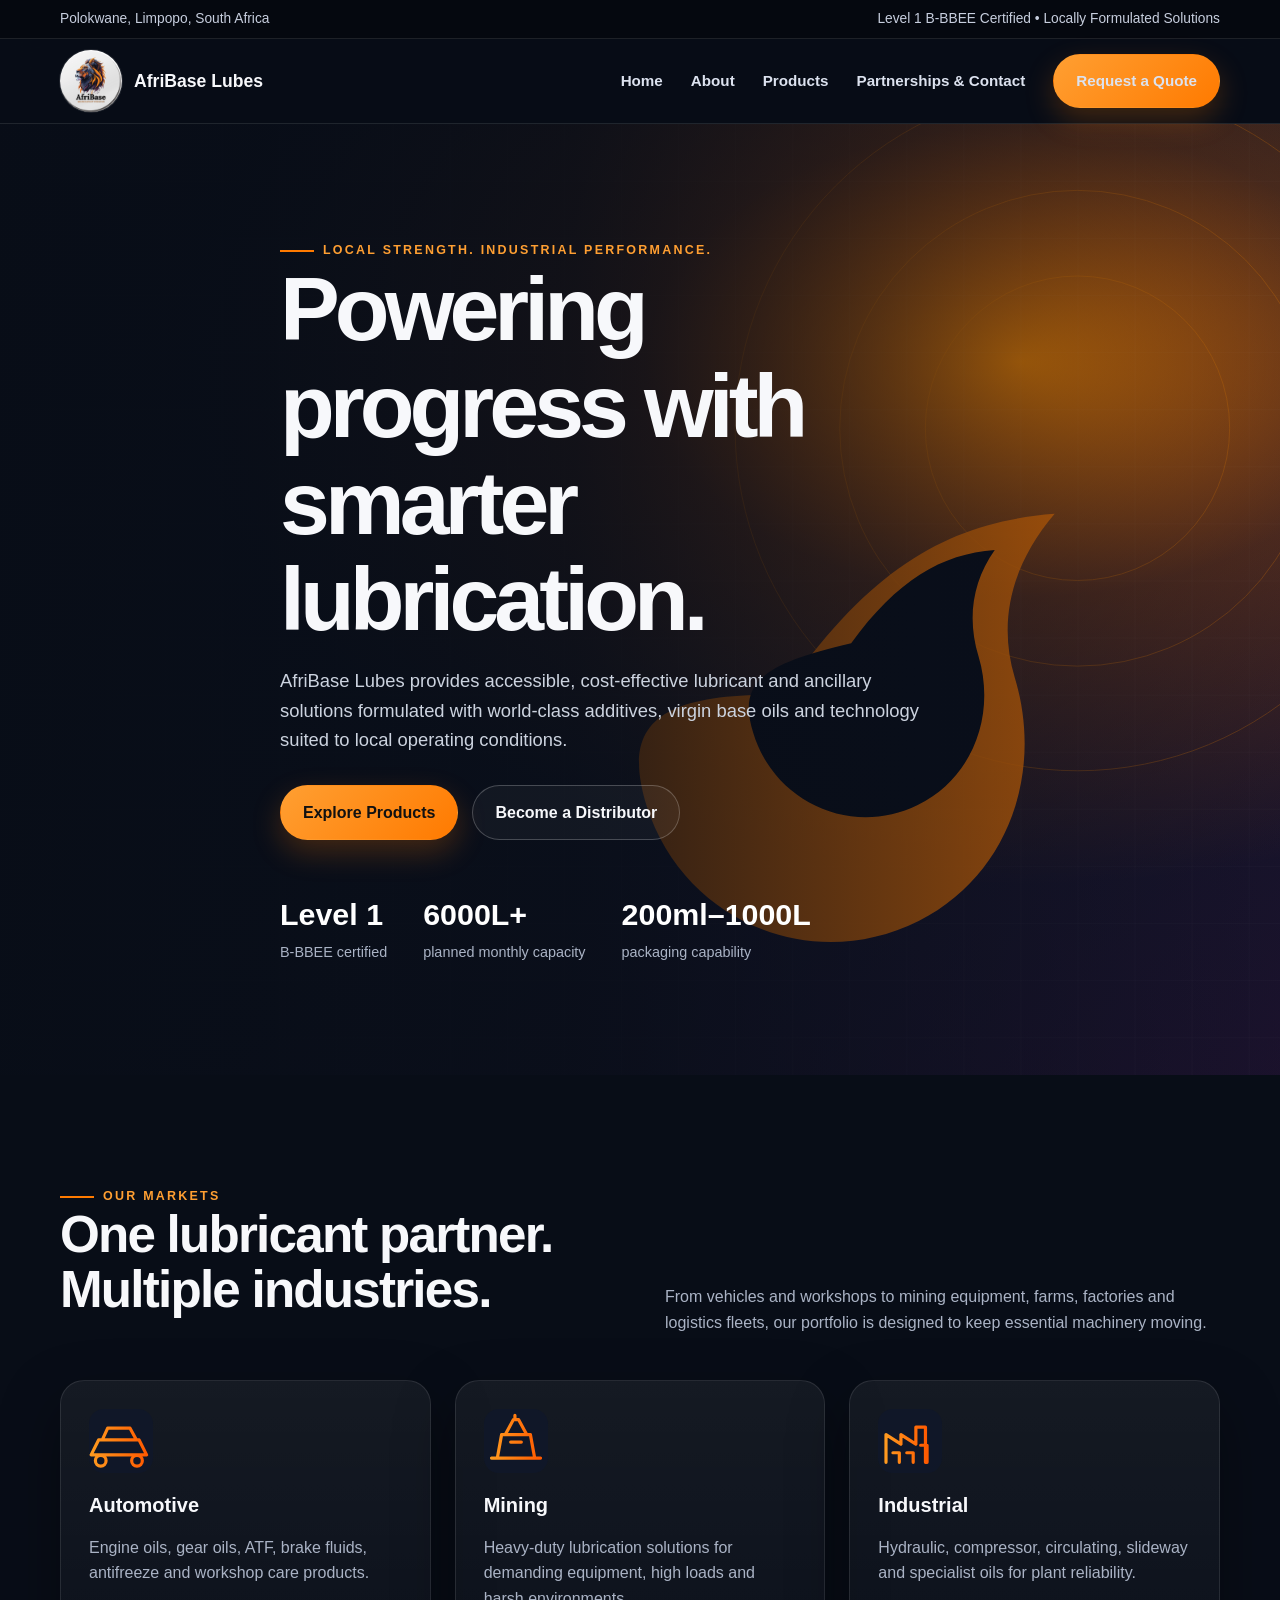
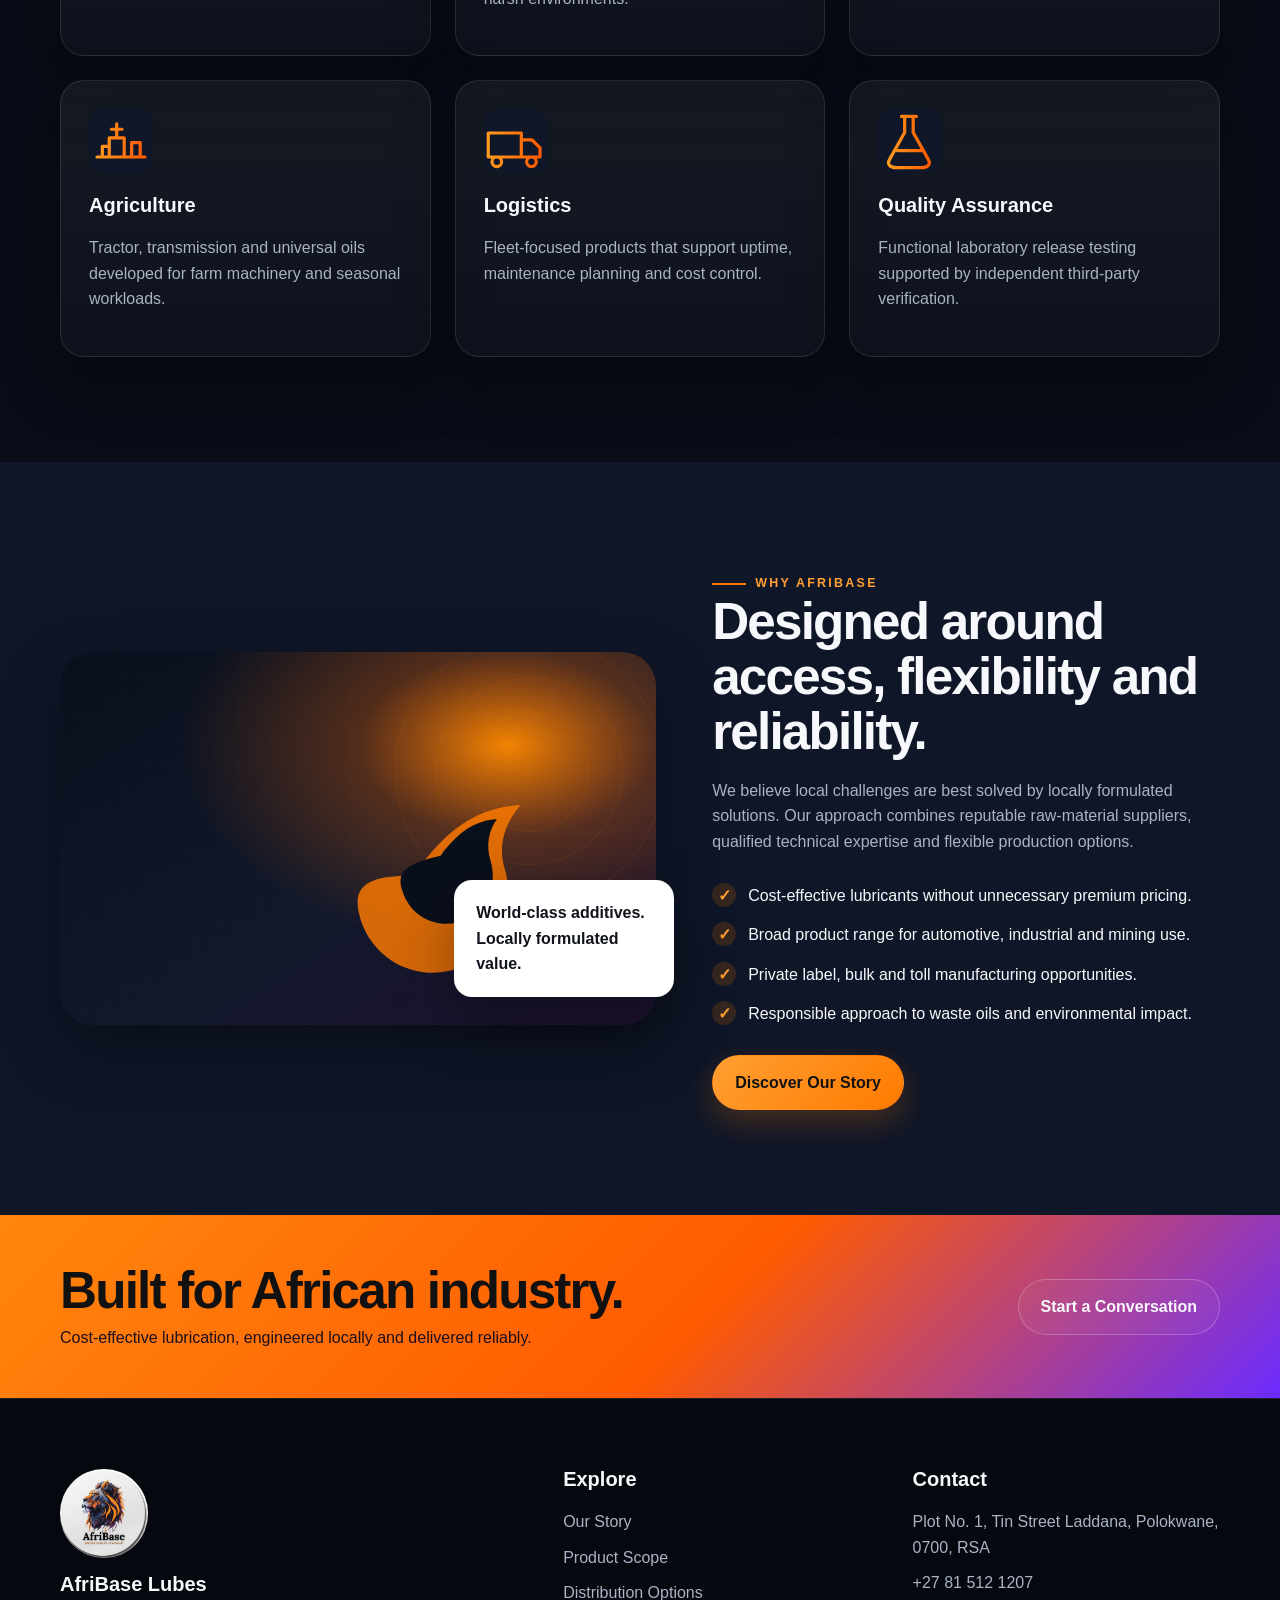
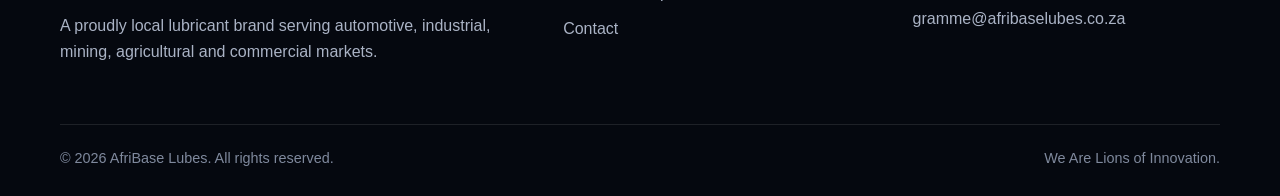
==== index.html @ fa58103c "Add files via upload" ====
<!doctype html><html lang="en"><head><meta charset="utf-8"><meta name="viewport" content="width=device-width,initial-scale=1"><title>AfriBase Lubes | Locally Formulated Lubrication Solutions</title><meta name="description" content="Affordable, quality automotive, industrial, mining and agricultural lubricants manufactured for African operating conditions."><link rel="stylesheet" href="style.css"></head><body>

<div class="topbar"><div class="container"><span>Polokwane, Limpopo, South Africa</span><span>Level 1 B-BBEE Certified • Locally Formulated Solutions</span></div></div>
<nav class="nav">
  <div class="container nav-inner">
    <a class="brand" href="index.html"><img src="assets/afribase-logo.png" alt="AfriBase Lubes logo"><span>AfriBase Lubes</span></a>
    <button class="menu-btn" aria-label="Open menu">☰</button>
    <div class="nav-links">
      <a href="index.html">Home</a>
      <a href="about.html">About</a>
      <a href="products.html">Products</a>
      <a href="partnerships.html">Partnerships & Contact</a>
      <a class="btn btn-primary" href="partnerships.html#contact">Request a Quote</a>
    </div>
  </div>
</nav>

<main>
<section class="hero"><div class="container hero-content">
  <span class="eyebrow">Local strength. Industrial performance.</span>
  <h1>Powering progress with smarter lubrication.</h1>
  <p>AfriBase Lubes provides accessible, cost-effective lubricant and ancillary solutions formulated with world-class additives, virgin base oils and technology suited to local operating conditions.</p>
  <div class="hero-actions"><a class="btn btn-primary" href="products.html">Explore Products</a><a class="btn btn-outline" href="partnerships.html">Become a Distributor</a></div>
  <div class="hero-stats"><div class="stat"><strong>Level 1</strong><span>B-BBEE certified</span></div><div class="stat"><strong>6000L+</strong><span>planned monthly capacity</span></div><div class="stat"><strong>200ml–1000L</strong><span>packaging capability</span></div></div>
</div></section>

<section class="section"><div class="container">
  <div class="section-head reveal"><div><span class="eyebrow">Our markets</span><h2>One lubricant partner. Multiple industries.</h2></div><p>From vehicles and workshops to mining equipment, farms, factories and logistics fleets, our portfolio is designed to keep essential machinery moving.</p></div>
  <div class="grid-3">
    <article class="card icon-card reveal"><img src="assets/automotive.svg" alt=""><h3>Automotive</h3><p>Engine oils, gear oils, ATF, brake fluids, antifreeze and workshop care products.</p></article>
    <article class="card icon-card reveal"><img src="assets/mining.svg" alt=""><h3>Mining</h3><p>Heavy-duty lubrication solutions for demanding equipment, high loads and harsh environments.</p></article>
    <article class="card icon-card reveal"><img src="assets/industrial.svg" alt=""><h3>Industrial</h3><p>Hydraulic, compressor, circulating, slideway and specialist oils for plant reliability.</p></article>
    <article class="card icon-card reveal"><img src="assets/agriculture.svg" alt=""><h3>Agriculture</h3><p>Tractor, transmission and universal oils developed for farm machinery and seasonal workloads.</p></article>
    <article class="card icon-card reveal"><img src="assets/logistics.svg" alt=""><h3>Logistics</h3><p>Fleet-focused products that support uptime, maintenance planning and cost control.</p></article>
    <article class="card icon-card reveal"><img src="assets/laboratory.svg" alt=""><h3>Quality Assurance</h3><p>Functional laboratory release testing supported by independent third-party verification.</p></article>
  </div>
</div></section>

<section class="section section-dark"><div class="container feature-wrap">
  <div class="feature-media reveal"><img src="assets/hero-industrial.svg" alt="Industrial lubrication concept"><div class="badge-float">World-class additives. Locally formulated value.</div></div>
  <div class="reveal"><span class="eyebrow">Why AfriBase</span><h2>Designed around access, flexibility and reliability.</h2><p style="color:var(--muted)">We believe local challenges are best solved by locally formulated solutions. Our approach combines reputable raw-material suppliers, qualified technical expertise and flexible production options.</p>
  <div class="list"><div><span class="check">✓</span><span>Cost-effective lubricants without unnecessary premium pricing.</span></div><div><span class="check">✓</span><span>Broad product range for automotive, industrial and mining use.</span></div><div><span class="check">✓</span><span>Private label, bulk and toll manufacturing opportunities.</span></div><div><span class="check">✓</span><span>Responsible approach to waste oils and environmental impact.</span></div></div>
  <a class="btn btn-primary" href="about.html">Discover Our Story</a></div>
</div></section>
</main>

<section class="band"><div class="container"><div><h2>Built for African industry.</h2><p>Cost-effective lubrication, engineered locally and delivered reliably.</p></div><a class="btn btn-outline" href="partnerships.html#contact">Start a Conversation</a></div></section>
<footer>
  <div class="container">
    <div class="footer-grid">
      <div><img class="footer-logo" src="assets/afribase-logo.png" alt="AfriBase Lubes logo"><h3>AfriBase Lubes</h3><p style="color:var(--muted)">A proudly local lubricant brand serving automotive, industrial, mining, agricultural and commercial markets.</p></div>
      <div><h3>Explore</h3><div class="footer-links"><a href="about.html">Our Story</a><a href="products.html">Product Scope</a><a href="partnerships.html">Distribution Options</a><a href="partnerships.html#contact">Contact</a></div></div>
      <div><h3>Contact</h3><div class="footer-links"><span>Plot No. 1, Tin Street Laddana, Polokwane, 0700, RSA</span><a href="tel:+27815121207">+27 81 512 1207</a><a href="mailto:gramme@afribaselubes.co.za">gramme@afribaselubes.co.za</a></div></div>
    </div>
    <div class="copyright"><span>© <span data-year></span> AfriBase Lubes. All rights reserved.</span><span>We Are Lions of Innovation.</span></div>
  </div>
</footer>
<script src="script.js"></script>
</body></html>
---- style.css ----
:root{
  --bg:#080d17;--bg2:#0f1627;--panel:#121b2e;--panel2:#182238;--text:#f7f8fb;
  --muted:#aab3c5;--orange:#ff7a00;--orange2:#ff9f32;--purple:#6f3cff;
  --line:rgba(255,255,255,.1);--shadow:0 24px 60px rgba(0,0,0,.35);--radius:24px;
}
*{box-sizing:border-box}html{scroll-behavior:smooth}body{margin:0;font-family:Inter,Segoe UI,Arial,sans-serif;background:var(--bg);color:var(--text);line-height:1.6}
img{max-width:100%;display:block}a{color:inherit;text-decoration:none}.container{width:min(1160px,calc(100% - 40px));margin:auto}
.topbar{background:#05080f;color:#c7cede;font-size:.86rem;padding:8px 0;border-bottom:1px solid var(--line)}
.topbar .container{display:flex;justify-content:space-between;gap:16px;flex-wrap:wrap}
.nav{position:sticky;top:0;z-index:50;background:rgba(8,13,23,.86);backdrop-filter:blur(18px);border-bottom:1px solid var(--line)}
.nav-inner{height:84px;display:flex;align-items:center;justify-content:space-between;gap:28px}.brand{display:flex;align-items:center;gap:12px;font-weight:800;font-size:1.1rem}
.brand img{width:62px;height:62px;object-fit:cover;border-radius:50%;box-shadow:0 0 0 1px rgba(255,255,255,.1)}
.nav-links{display:flex;gap:28px;align-items:center}.nav-links a{color:#dce2ef;font-weight:650;font-size:.95rem}.nav-links a:hover,.nav-links a.active{color:var(--orange2)}
.menu-btn{display:none;background:none;border:0;color:#fff;font-size:1.7rem}
.btn{display:inline-flex;align-items:center;justify-content:center;gap:9px;padding:14px 22px;border-radius:999px;border:1px solid transparent;font-weight:750;transition:.25s}
.btn-primary{background:linear-gradient(135deg,var(--orange2),var(--orange));color:#111;box-shadow:0 12px 30px rgba(255,122,0,.24)}.btn-primary:hover{transform:translateY(-2px)}
.btn-outline{border-color:rgba(255,255,255,.22);background:rgba(255,255,255,.04)}.btn-outline:hover{background:rgba(255,255,255,.09)}
.hero{min-height:760px;display:grid;align-items:center;position:relative;overflow:hidden;background:url("assets/hero-industrial.svg") center/cover no-repeat}
.hero:after{content:"";position:absolute;inset:0;background:linear-gradient(90deg,rgba(8,13,23,.97) 0%,rgba(8,13,23,.84) 45%,rgba(8,13,23,.15) 100%)}
.hero-content{position:relative;z-index:2;max-width:720px;padding:110px 0}.eyebrow{display:inline-flex;align-items:center;gap:9px;text-transform:uppercase;letter-spacing:.18em;color:var(--orange2);font-weight:800;font-size:.78rem}
.eyebrow:before{content:"";width:34px;height:2px;background:var(--orange)}
h1,h2,h3{line-height:1.08;margin:0 0 18px}h1{font-size:clamp(3.2rem,7vw,6.5rem);letter-spacing:-.055em}h2{font-size:clamp(2.2rem,4vw,3.8rem);letter-spacing:-.035em}h3{font-size:1.25rem}
.hero p{font-size:1.15rem;color:#ccd3df;max-width:650px}.hero-actions{display:flex;gap:14px;flex-wrap:wrap;margin-top:30px}.hero-stats{display:flex;gap:36px;flex-wrap:wrap;margin-top:50px}
.stat strong{display:block;font-size:1.9rem;color:#fff}.stat span{color:var(--muted);font-size:.9rem}
.section{padding:105px 0}.section-dark{background:var(--bg2)}.section-head{display:grid;grid-template-columns:1fr 1fr;gap:50px;align-items:end;margin-bottom:45px}
.section-head p{color:var(--muted);margin:0}.grid-3{display:grid;grid-template-columns:repeat(3,1fr);gap:24px}.grid-4{display:grid;grid-template-columns:repeat(4,1fr);gap:20px}
.card{background:linear-gradient(180deg,rgba(255,255,255,.055),rgba(255,255,255,.025));border:1px solid var(--line);border-radius:var(--radius);padding:28px;box-shadow:var(--shadow)}
.icon-card img{width:64px;margin-bottom:22px}.icon-card p,.card p{color:var(--muted)}
.feature-wrap{display:grid;grid-template-columns:1.08fr .92fr;gap:56px;align-items:center}.feature-media{position:relative}.feature-media img{border-radius:34px;box-shadow:var(--shadow)}
.badge-float{position:absolute;right:-18px;bottom:28px;background:#fff;color:#10131c;padding:20px 22px;border-radius:18px;font-weight:800;box-shadow:var(--shadow);max-width:220px}
.list{display:grid;gap:14px;margin:28px 0}.list div{display:flex;gap:12px;align-items:flex-start}.check{width:24px;height:24px;flex:0 0 24px;border-radius:50%;display:grid;place-items:center;background:rgba(255,122,0,.16);color:var(--orange2);font-weight:900}
.band{background:linear-gradient(135deg,#ff870d,#ff5b00 55%,#6b2bff);padding:48px 0}.band .container{display:flex;align-items:center;justify-content:space-between;gap:30px}.band p{margin:0;color:#1a1020}.band h2{color:#111;margin-bottom:6px}
.page-hero{padding:120px 0 90px;background:radial-gradient(circle at 80% 10%,rgba(255,122,0,.25),transparent 34%),linear-gradient(135deg,#0a101d,#17112b)}
.page-hero p{color:var(--muted);font-size:1.12rem;max-width:760px}.crumb{font-size:.9rem;color:var(--orange2);margin-bottom:20px}
.product-table{width:100%;border-collapse:collapse;overflow:hidden;border-radius:20px;background:var(--panel);border:1px solid var(--line)}
.product-table th,.product-table td{padding:16px 18px;border-bottom:1px solid var(--line);text-align:left;vertical-align:top}.product-table th{background:#1a2438;color:var(--orange2)}
.product-table tr:last-child td{border-bottom:0}.product-table td:last-child{color:var(--muted)}
.timeline{display:grid;gap:22px}.timeline-item{display:grid;grid-template-columns:70px 1fr;gap:18px}.num{width:54px;height:54px;border-radius:16px;display:grid;place-items:center;background:linear-gradient(135deg,var(--orange2),var(--orange));color:#111;font-weight:900}
.contact-grid{display:grid;grid-template-columns:.9fr 1.1fr;gap:36px}.contact-card{display:grid;gap:18px}.contact-item{padding:20px;border-radius:18px;background:rgba(255,255,255,.04);border:1px solid var(--line)}
form{display:grid;gap:16px}input,textarea,select{width:100%;padding:15px 16px;border-radius:14px;border:1px solid var(--line);background:#0b1221;color:#fff;font:inherit}textarea{min-height:150px;resize:vertical}
footer{background:#05080f;padding:70px 0 26px;border-top:1px solid var(--line)}.footer-grid{display:grid;grid-template-columns:1.2fr .8fr .8fr;gap:42px}.footer-logo{width:88px;border-radius:50%;margin-bottom:16px}.footer-links{display:grid;gap:10px;color:var(--muted)}.copyright{margin-top:44px;padding-top:22px;border-top:1px solid var(--line);color:#7f899d;font-size:.9rem;display:flex;justify-content:space-between;gap:20px;flex-wrap:wrap}
.reveal{opacity:0;transform:translateY(25px);transition:.7s}.reveal.visible{opacity:1;transform:none}
@media(max-width:900px){
  .nav-links{display:none;position:absolute;top:84px;left:20px;right:20px;background:#0c1322;border:1px solid var(--line);padding:22px;border-radius:18px;flex-direction:column;align-items:flex-start}.nav-links.open{display:flex}.menu-btn{display:block}
  .section-head,.feature-wrap,.contact-grid,.footer-grid{grid-template-columns:1fr}.grid-3{grid-template-columns:1fr 1fr}.grid-4{grid-template-columns:1fr 1fr}
  .hero{min-height:690px}.hero-content{padding:88px 0}.badge-float{right:12px}
}
@media(max-width:600px){
  .container{width:min(100% - 26px,1160px)}.topbar{display:none}.nav-inner{height:72px}.nav-links{top:72px}.brand img{width:50px;height:50px}
  h1{font-size:3.4rem}.grid-3,.grid-4{grid-template-columns:1fr}.section{padding:78px 0}.section-head{gap:18px}.hero-stats{gap:24px}.band .container{align-items:flex-start;flex-direction:column}
  .product-table{font-size:.9rem}.product-table th,.product-table td{padding:12px 10px}.timeline-item{grid-template-columns:54px 1fr}
}
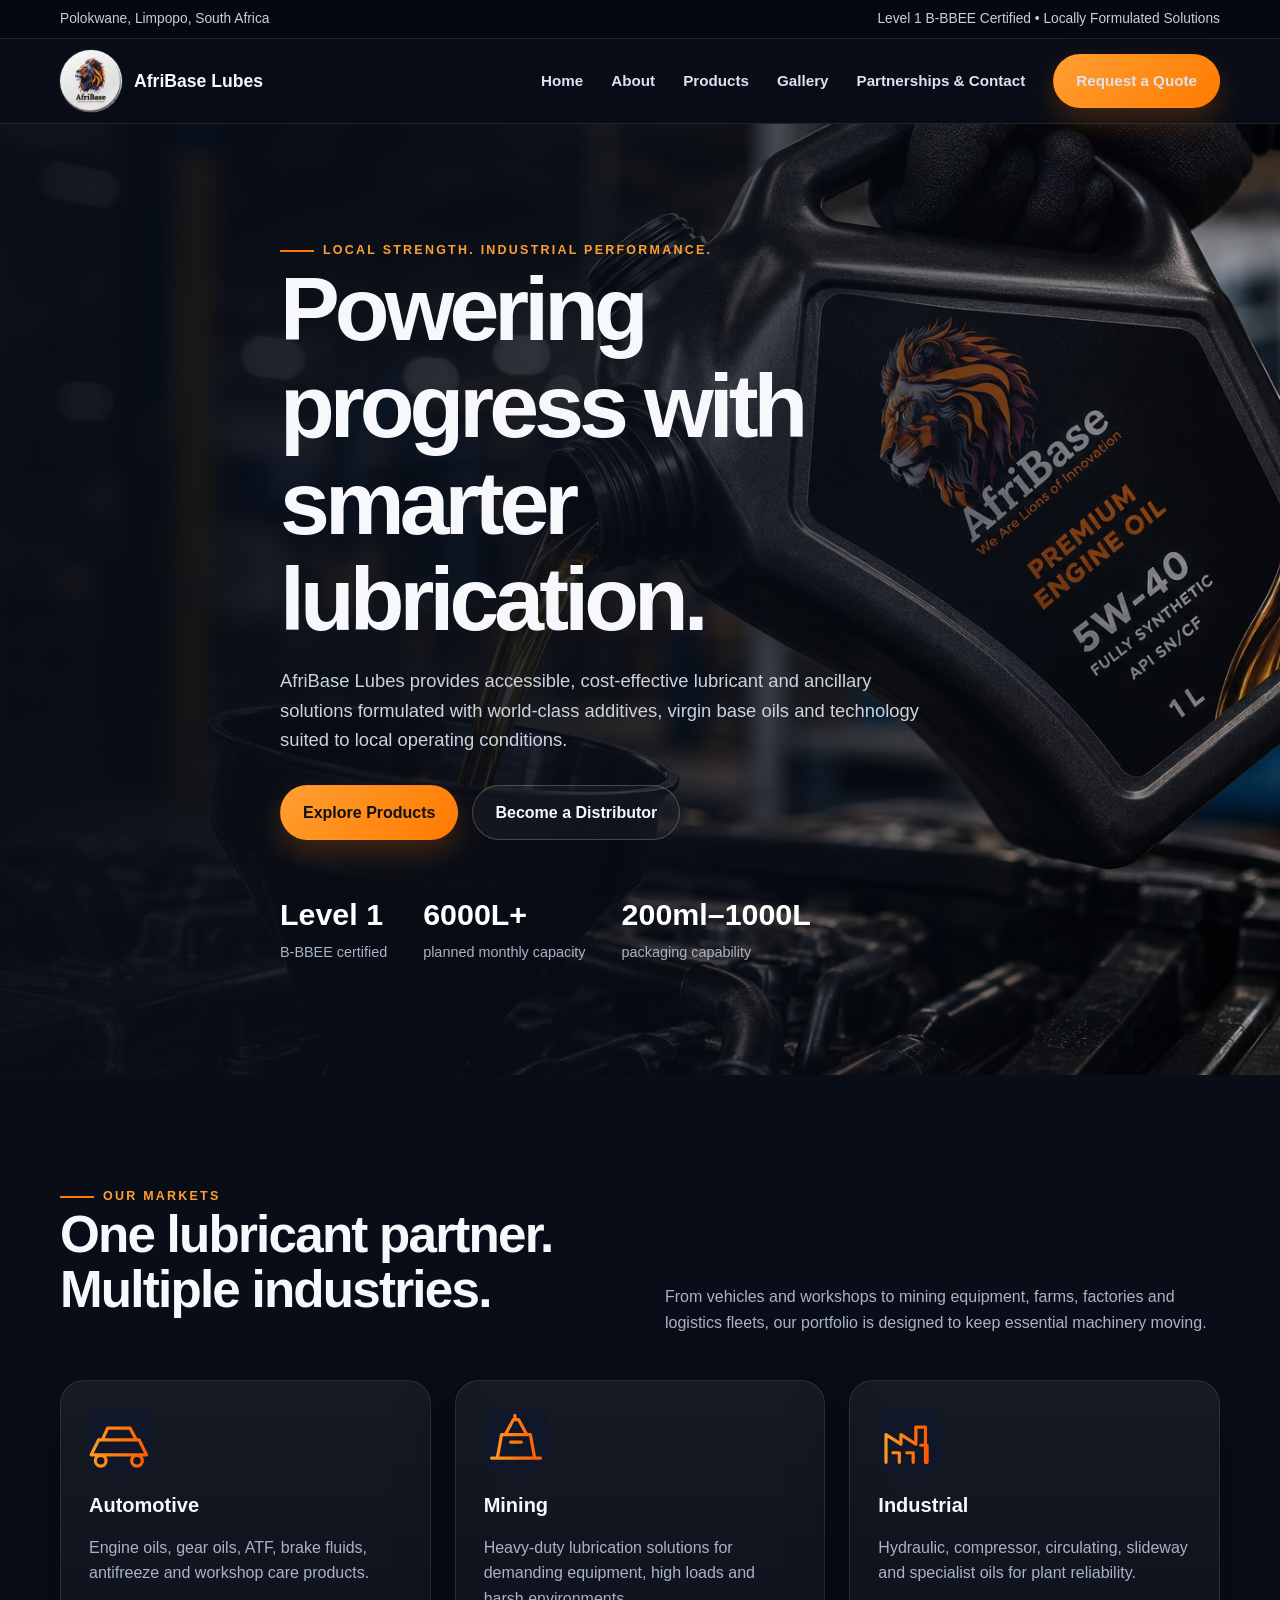
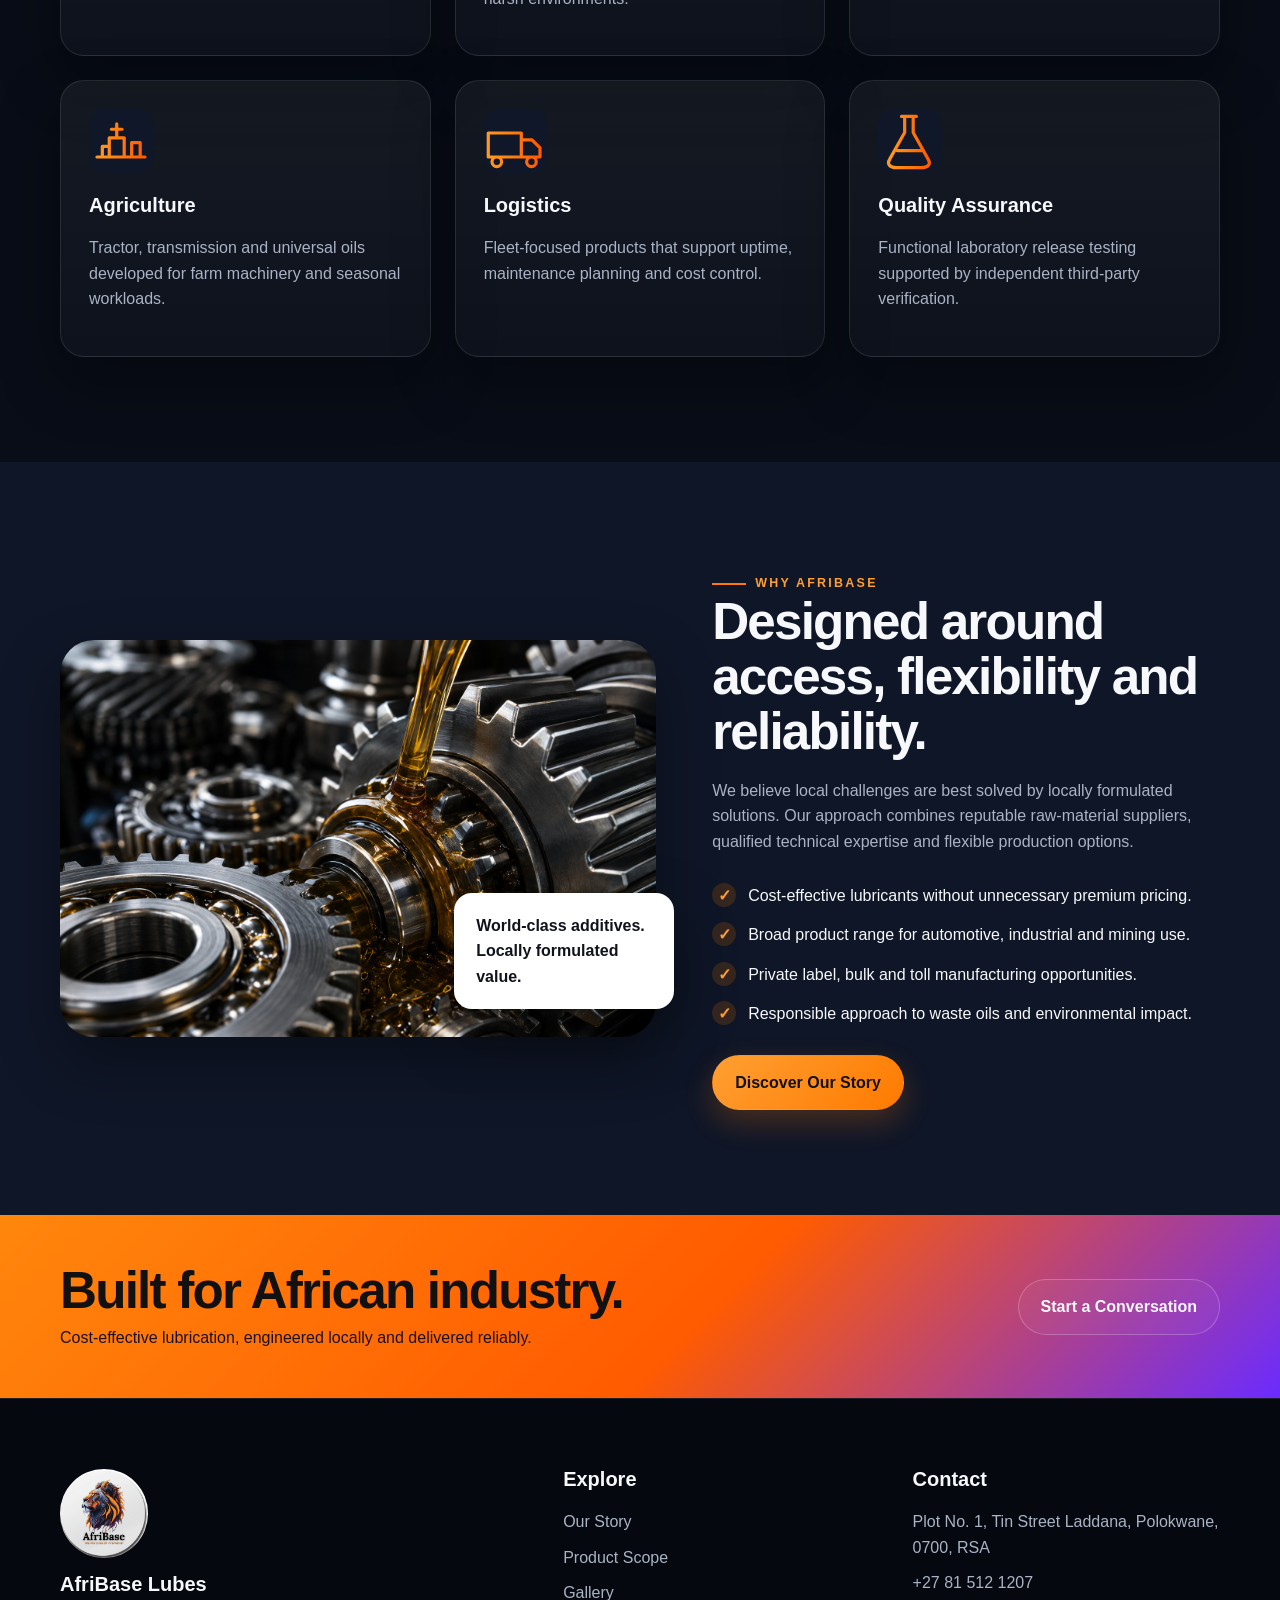
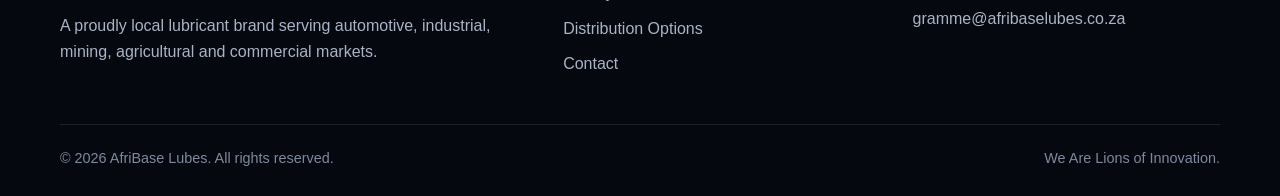
==== commit 9137f463: "Add files via upload" ====
--- a/index.html
+++ b/index.html
@@ -9,6 +9,7 @@
       <a href="index.html">Home</a>
       <a href="about.html">About</a>
       <a href="products.html">Products</a>
+      <a href="gallery.html">Gallery</a>
       <a href="partnerships.html">Partnerships & Contact</a>
       <a class="btn btn-primary" href="partnerships.html#contact">Request a Quote</a>
     </div>
@@ -37,7 +38,7 @@
 </div></section>
 
 <section class="section section-dark"><div class="container feature-wrap">
-  <div class="feature-media reveal"><img src="assets/hero-industrial.svg" alt="Industrial lubrication concept"><div class="badge-float">World-class additives. Locally formulated value.</div></div>
+  <div class="feature-media reveal"><img src="assets/industrial-gears.jpg" alt="Industrial gears protected with lubricant"><div class="badge-float">World-class additives. Locally formulated value.</div></div>
   <div class="reveal"><span class="eyebrow">Why AfriBase</span><h2>Designed around access, flexibility and reliability.</h2><p style="color:var(--muted)">We believe local challenges are best solved by locally formulated solutions. Our approach combines reputable raw-material suppliers, qualified technical expertise and flexible production options.</p>
   <div class="list"><div><span class="check">✓</span><span>Cost-effective lubricants without unnecessary premium pricing.</span></div><div><span class="check">✓</span><span>Broad product range for automotive, industrial and mining use.</span></div><div><span class="check">✓</span><span>Private label, bulk and toll manufacturing opportunities.</span></div><div><span class="check">✓</span><span>Responsible approach to waste oils and environmental impact.</span></div></div>
   <a class="btn btn-primary" href="about.html">Discover Our Story</a></div>
@@ -49,7 +50,7 @@
   <div class="container">
     <div class="footer-grid">
       <div><img class="footer-logo" src="assets/afribase-logo.png" alt="AfriBase Lubes logo"><h3>AfriBase Lubes</h3><p style="color:var(--muted)">A proudly local lubricant brand serving automotive, industrial, mining, agricultural and commercial markets.</p></div>
-      <div><h3>Explore</h3><div class="footer-links"><a href="about.html">Our Story</a><a href="products.html">Product Scope</a><a href="partnerships.html">Distribution Options</a><a href="partnerships.html#contact">Contact</a></div></div>
+      <div><h3>Explore</h3><div class="footer-links"><a href="about.html">Our Story</a><a href="products.html">Product Scope</a><a href="gallery.html">Gallery</a><a href="partnerships.html">Distribution Options</a><a href="partnerships.html#contact">Contact</a></div></div>
       <div><h3>Contact</h3><div class="footer-links"><span>Plot No. 1, Tin Street Laddana, Polokwane, 0700, RSA</span><a href="tel:+27815121207">+27 81 512 1207</a><a href="mailto:gramme@afribaselubes.co.za">gramme@afribaselubes.co.za</a></div></div>
     </div>
     <div class="copyright"><span>© <span data-year></span> AfriBase Lubes. All rights reserved.</span><span>We Are Lions of Innovation.</span></div>
--- a/style.css
+++ b/style.css
@@ -16,7 +16,7 @@
 .btn{display:inline-flex;align-items:center;justify-content:center;gap:9px;padding:14px 22px;border-radius:999px;border:1px solid transparent;font-weight:750;transition:.25s}
 .btn-primary{background:linear-gradient(135deg,var(--orange2),var(--orange));color:#111;box-shadow:0 12px 30px rgba(255,122,0,.24)}.btn-primary:hover{transform:translateY(-2px)}
 .btn-outline{border-color:rgba(255,255,255,.22);background:rgba(255,255,255,.04)}.btn-outline:hover{background:rgba(255,255,255,.09)}
-.hero{min-height:760px;display:grid;align-items:center;position:relative;overflow:hidden;background:url("assets/hero-industrial.svg") center/cover no-repeat}
+.hero{min-height:760px;display:grid;align-items:center;position:relative;overflow:hidden;background:url("assets/hero-lubricant.jpg") center/cover no-repeat}
 .hero:after{content:"";position:absolute;inset:0;background:linear-gradient(90deg,rgba(8,13,23,.97) 0%,rgba(8,13,23,.84) 45%,rgba(8,13,23,.15) 100%)}
 .hero-content{position:relative;z-index:2;max-width:720px;padding:110px 0}.eyebrow{display:inline-flex;align-items:center;gap:9px;text-transform:uppercase;letter-spacing:.18em;color:var(--orange2);font-weight:800;font-size:.78rem}
 .eyebrow:before{content:"";width:34px;height:2px;background:var(--orange)}
@@ -51,3 +51,58 @@
   h1{font-size:3.4rem}.grid-3,.grid-4{grid-template-columns:1fr}.section{padding:78px 0}.section-head{gap:18px}.hero-stats{gap:24px}.band .container{align-items:flex-start;flex-direction:column}
   .product-table{font-size:.9rem}.product-table th,.product-table td{padding:12px 10px}.timeline-item{grid-template-columns:54px 1fr}
 }
+
+
+/* Restrained realistic photography */
+.single-feature-photo{
+  overflow:hidden;
+  border-radius:28px;
+  border:1px solid var(--line);
+  box-shadow:var(--shadow);
+  margin-bottom:38px;
+}
+.single-feature-photo img{
+  width:100%;
+  height:430px;
+  object-fit:cover;
+}
+
+/* Dedicated 12-image gallery page */
+.gallery-hero{
+  background:
+    linear-gradient(90deg,rgba(8,13,23,.95),rgba(8,13,23,.65)),
+    url("assets/oil-pour.jpg") center/cover no-repeat;
+}
+.gallery-page-grid{
+  display:grid;
+  grid-template-columns:repeat(3,1fr);
+  gap:24px;
+}
+.gallery-card{
+  margin:0;
+  overflow:hidden;
+  border-radius:22px;
+  background:var(--panel);
+  border:1px solid var(--line);
+  box-shadow:var(--shadow);
+}
+.gallery-card img{
+  width:100%;
+  height:300px;
+  object-fit:cover;
+  transition:transform .45s ease;
+}
+.gallery-card:hover img{transform:scale(1.045)}
+.gallery-card figcaption{
+  padding:17px 18px;
+  color:#eef2f8;
+  font-weight:750;
+}
+@media(max-width:900px){
+  .gallery-page-grid{grid-template-columns:repeat(2,1fr)}
+}
+@media(max-width:600px){
+  .single-feature-photo img{height:300px}
+  .gallery-page-grid{grid-template-columns:1fr}
+  .gallery-card img{height:280px}
+}
